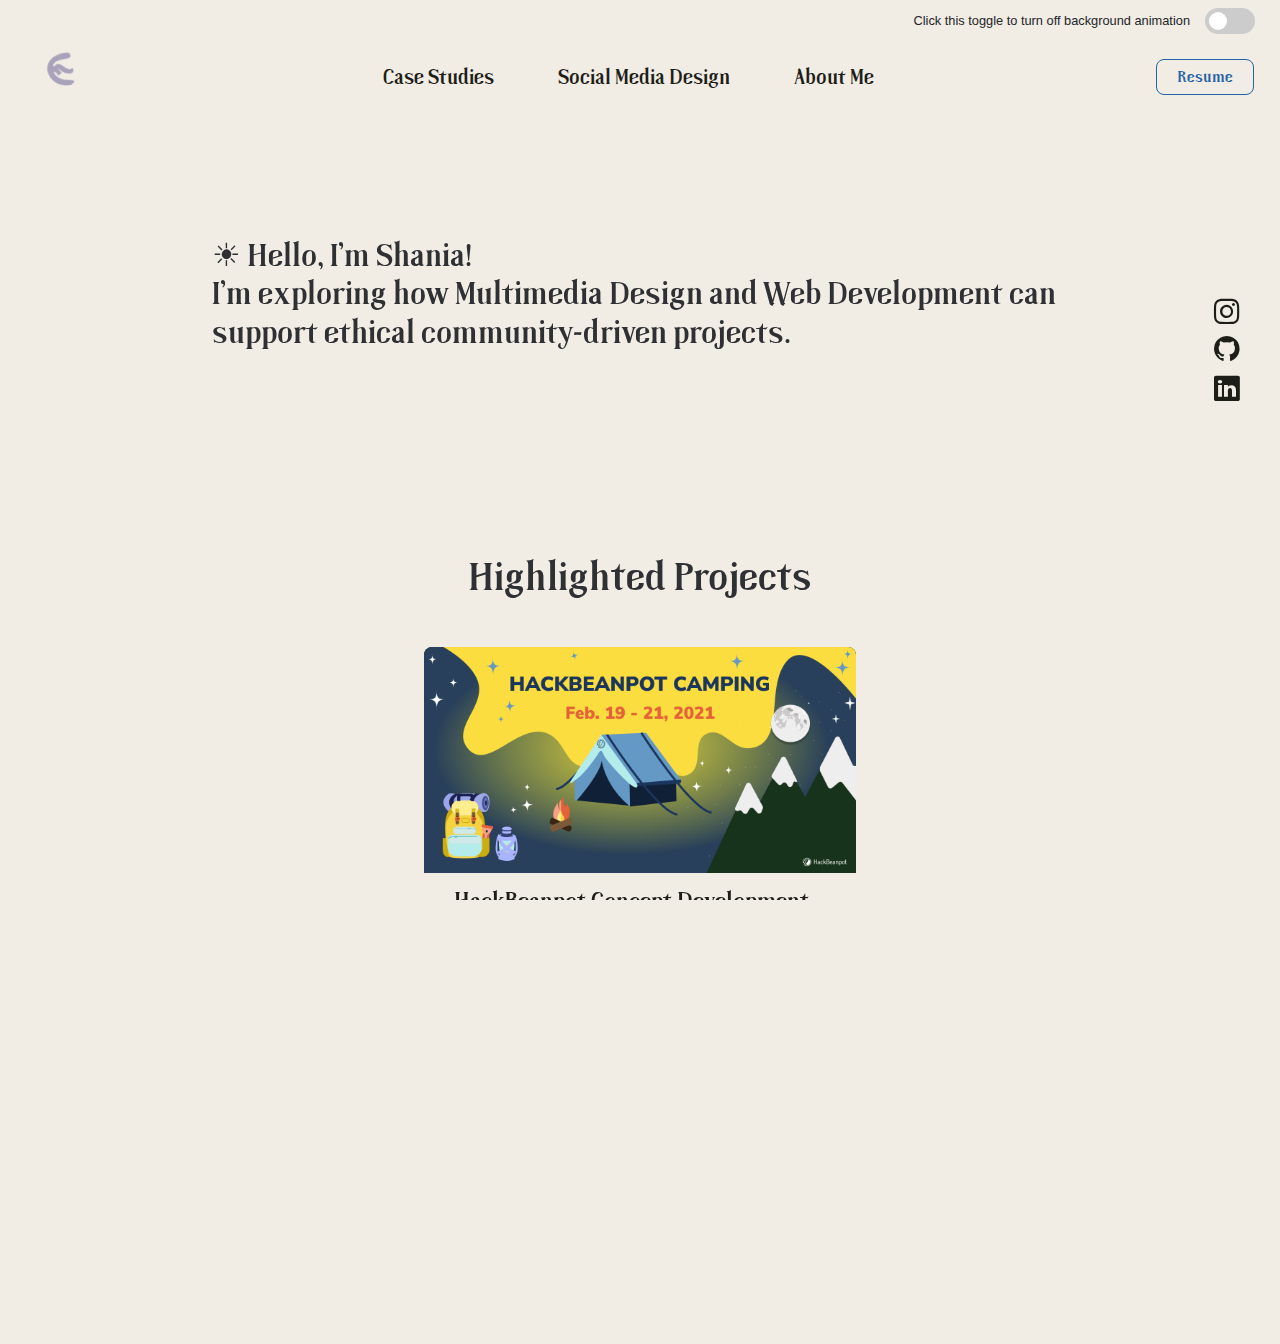
==== index.html @ 6880e1a8 "current activities update" ====
<!DOCTYPE html>
<html lang="en">
  <head>
    <meta charset="UTF-8" />
    <meta name="viewport" content="width=device-width, initial-scale=1.0" />
    <title>SLSA 2021 | Home </title>
    
    <link rel="shortcut icon" type="image/jpg" href="./favicon.ico"/>
    <meta name="author" content="Shania Ambros" />
    <meta
      name="keywords"
      content="portfolio, design, design portfolio, student portfolio, folio, web design, social media marketing"
    />
    <link
      rel="stylesheet"
      href="https://stackpath.bootstrapcdn.com/bootstrap/4.3.1/css/bootstrap.min.css"
      integrity="sha384-ggOyR0iXCbMQv3Xipma34MD+dH/1fQ784/j6cY/iJTQUOhcWr7x9JvoRxT2MZw1T"
      crossorigin="anonymous"
    />
    <link rel="preconnect" href="https://fonts.gstatic.com" />
    <link
      href="https://fonts.googleapis.com/css2?family=Open+Sans:ital,wght@0,400;0,600;0,700;1,400;1,600;1,700&display=swap"
      rel="stylesheet"
    />
    <link
      rel="stylesheet"
      href="https://cdn.jsdelivr.net/npm/bootstrap-icons@1.4.0/font/bootstrap-icons.css"
    />
    <link rel="stylesheet" href="./css/main.css" />
    <script src="https://cdnjs.cloudflare.com/ajax/libs/gsap/3.6.0/gsap.min.js"></script>
  </head>
  <body>
    
    <header class="sticky-top">
      <div class="bg-blur">
          <div class="animation-mode">
    <p >Click this toggle to turn off background animation</p>
    <label class="switch">
      <input type="checkbox" onclick="alert('Wait a minute, this is not available yet. You are interacting with a placeholder!')">
      <span class="slider round"></span>
    </label>
        </div>
        <nav class="navbar">
            <a id="navbrand-title" href="../index.html"> <img src="./components/assets/icon.png" class="logo-nav" alt="personal brand logo"></a>
        
          <div class="nav-links">
            <a href="#" onclick="alert('Hold on, I am not ready yet! Click on the cards below to view available case studies.')">Case Studies</a>
            <a href="#" onclick="alert('Hold on, I am not ready yet! Feel free to check out my socials in the meantime.')">Social Media Design</a>
            <!-- 
            <a href="./components/case-studies.html">Case Studies</a>
            <a href="./components/visual-gallery.html">Social Media Design</a>-->
            <a href="./components/about.html">About Me</a>
              </div>
          <a href="https://drive.google.com/file/d/1TMIQtHU46NMOSLVnmwWF3fTO7fUM4Irm/view?usp=sharing" target="_blank" type="button" class="btn">Resume</a>
        </nav>
      </div>
    </header>

    <main id="home">
      <section class="homepage">
        <div class="homepage__threejs-animation"></div>
        <div class="homepage__text">
          <div class="introduction">
            <h2 id="rise">
              &#9728; Hello, I’m Shania!<br />
              I’m exploring how Multimedia Design and Web Development can
              support ethical community-driven projects.
            </h2>
          </div>
        </div>
        <nav class="socials">
          <div class="menu">
            <ul>
              <li>
                <a href="https://instagram.com/isuratmo" target="_blank"
                  ><i class="bi bi-instagram"></i
                ></a>
              </li>
              <li>
                <a href="https://github.com/Ulam22" target="_blank"
                  ><i class="bi bi-github"></i
                ></a>
              </li>
              <li>
                <a href="https://linkedin.com/in/sambros" target="_blank"
                  ><i class="bi bi-linkedin"></i
                ></a>
              </li>
            </ul>
          </div>
        </nav>
       
      </section>
      <section class="homepage__featured-work">
        <h1 id="rise">Highlighted Projects</h1>

        <div class="card-wrap">
          <!-- card one -->
           <a href="./components/hbp-concept.html"
              ><div class="card">
            <div class="card__img">
              <img src="./components/assets/HBP-Reveal.png" alt="#" />
            </div>
            <div class="card__body">
              <h4>HackBeanpot Concept Development</h4>
              <p class="role">Social/Outreach Designer</p>
              <p>
                As a team, we developed a brand voice and theme concept for our
                2021 Hackathon.
              </p>
            </div>

           
              <div class="card__btn">
                <p>Read Case Study <i class="bi bi-arrow-right"></i></p></div
            >
          </div></a>

          <!-- card two 
          <a href="./components/visual-gallery.html#hbp-social">
            <div class="card">
              <div class="card__img">
                <img src="./components/assets/hbp_collage.png" alt="#" />
              </div>
              <div class="card__body">
                <h4>HackBeanpot Media Content</h4>
                <p class="role">Social/Outreach Designer</p>
                <p>
                  Produced design assets that engage hackers, sponsors, and
                  collaborators on our socials.
                </p>
              </div>

              <div class="card__btn">
                <p>View Social Posts <i class="bi bi-arrow-right"></i></p>
              </div></div
          ></a>-->

            <!-- card three 
          <a href="./components/onedown.html">
            <div class="card">
              <div class="card__img">
                <img src="./components/assets/one-down-landing.png" alt="#" />
              </div>
              <div class="card__body">
                <h4>One Down Website Design</h4>
                <p class="role">Web Design Intern</p>
                <p>
                  Redesigned One Down's Squarespace site to improve their user
                  flow.
                </p>
              </div>
              <div class="card__btn">
                <p>Read Case Study <i class="bi bi-arrow-right"></i></p>
              </div></div
          ></a>-->
        </div>
      </section>
    </main>
<footer>
  <h4>Interested in working together?</h4>
        <a href="mailto:ambros@simmons.edu">Send me an email 📧</a> 
    </footer>
    <script
      src="https://code.jquery.com/jquery-3.3.1.slim.min.js"
      integrity="sha384-q8i/X+965DzO0rT7abK41JStQIAqVgRVzpbzo5smXKp4YfRvH+8abtTE1Pi6jizo"
      crossorigin="anonymous"
    ></script>
    <script
      src="https://cdnjs.cloudflare.com/ajax/libs/popper.js/1.14.7/umd/popper.min.js"
      integrity="sha384-UO2eT0CpHqdSJQ6hJty5KVphtPhzWj9WO1clHTMGa3JDZwrnQq4sF86dIHNDz0W1"
      crossorigin="anonymous"
    ></script>
    <script
      src="https://stackpath.bootstrapcdn.com/bootstrap/4.3.1/js/bootstrap.min.js"
      integrity="sha384-JjSmVgyd0p3pXB1rRibZUAYoIIy6OrQ6VrjIEaFf/nJGzIxFDsf4x0xIM+B07jRM"
      crossorigin="anonymous"
    ></script>
    <script>
      gsap.fromTo(
        "#rise",
        { opacity: 0, y: 100 },
        { duration: 1, opacity: 1, y: 0}
      );
      gsap.fromTo(
        ".logo-nav", 
        {opacity: 0, y:-30}, {duration: 1.6,opacity:1, y:0, rotation:360}
      );
    </script>
  
  </body>
</html>
---- css/main.css ----
@font-face {
  font-family: "Tropikal";
  src: url("../components/assets/tropikal-bold-webfont.woff") format("woff");
  font-weight: bold;
}

@font-face {
  font-family: "SISIL";
  src: url("../components/assets/BAYBAYINSISIL.woff") format("woff");
}

/* width */
::-webkit-scrollbar {
  width: 10px;
}

/* Track */
::-webkit-scrollbar-track {
  background: #f1ece4;
}

/* Handle */
::-webkit-scrollbar-thumb {
  background: #1d1e18;
  border-radius: 8px;
}

/* Handle on hover */
::-webkit-scrollbar-thumb:hover {
  background: #2463a6;
  border-radius: 8px;
}

html {
  -webkit-box-sizing: border-box;
          box-sizing: border-box;
  overflow-x: hidden;
}

body {
  margin: 0;
  padding: 0;
  font-family: "Roboto", verdana, sans-serif;
  font-size: 1.2rem;
  width: 100vw;
  height: 100vh;
  background-color: #f1ece4;
  background-image: url("https://media.giphy.com/media/3og0IyRiAsl1Pczi6Y/giphy.gif");
  background-blend-mode: overlay;
  background-repeat: no-repeat;
  background-size: cover;
  overflow-x: hidden;
}

/* The switch - the box around the slider */
.switch {
  position: relative;
  display: inline-block;
  width: 50px;
  height: 26px;
  margin: 0;
}

/* Hide default HTML checkbox */
.switch input {
  opacity: 0;
  width: 0;
  height: 0;
}

/* The slider */
.slider {
  position: absolute;
  cursor: pointer;
  top: 0;
  left: 0;
  right: 0;
  bottom: 0;
  background-color: #ccc;
  -webkit-transition: .4s;
  transition: .4s;
}

.slider:before {
  position: absolute;
  content: "";
  height: 18px;
  width: 18px;
  left: 4px;
  bottom: 4px;
  background-color: white;
  -webkit-transition: .4s;
  transition: .4s;
}

input:checked + .slider {
  background-color: #2463a6;
}

input:focus + .slider {
  -webkit-box-shadow: 0 0 1px #2463a6;
          box-shadow: 0 0 1px #2463a6;
}

input:checked + .slider:before {
  -webkit-transform: translateX(24px);
  transform: translateX(24px);
}

/* Rounded sliders */
.slider.round {
  border-radius: 34px;
}

.slider.round:before {
  border-radius: 50%;
}

h1,
h2,
h3,
h4 {
  font-family: "Tropikal", Georgia, serif;
}

a {
  color: #1d1e18;
}

a:hover {
  text-decoration: none;
  color: #2463a6;
}

.btn {
  color: #2463a6;
  padding: 5px 20px;
  margin: 0 10px;
  border: 1px solid #2463a6;
  border-radius: 8px;
}

.btn:hover {
  background-color: #2463a6;
  padding: 5px 20px;
  margin: 0 10px;
  border: 1px solid #2463a6;
  color: #f1ece4 !important;
}

.logo-nav {
  width: 35px;
}

.animation-mode {
  display: -webkit-box;
  display: -ms-flexbox;
  display: flex;
  -webkit-box-pack: end;
      -ms-flex-pack: end;
          justify-content: end;
  font-size: 0.8rem;
  background: #f1ece4;
  padding: 8px 25px;
  -webkit-box-align: center;
      -ms-flex-align: center;
          align-items: center;
}

.animation-mode p {
  margin-bottom: 0;
  margin-right: 15px;
}

/* Not avail for firefox and IE .bg-blur {
  background-color: rgba($color: #f1ece4, $alpha: 0.2);
  backdrop-filter: blur(8px);
  -webkit-backdrop-filter: blur(8px);
}*/
.bg-blur {
  background-color: #f1ece4;
}

.navbar a,
footer a {
  padding: 5px 20px;
  margin: 0 10px;
}

.navbar a:hover,
footer a:hover {
  color: #2463a6;
  text-decoration: none;
  border-bottom: 1px solid #2463a6;
}

.navbar a:focus,
footer a:focus {
  color: #2463a6;
  text-decoration: none;
  border-bottom: 1px solid #2463a6;
}

.navbar ul,
footer ul {
  padding: 0;
  margin: 0;
  list-style: none;
}

.navbar li,
footer li {
  display: -webkit-inline-box;
  display: -ms-inline-flexbox;
  display: inline-flex;
  -webkit-box-pack: justify;
      -ms-flex-pack: justify;
          justify-content: space-between;
}

.navbar {
  font-family: "Tropikal", Georgia, serif;
  font-size: 1.3rem;
}

.homepage {
  height: 40vh;
  width: 70vw;
  padding: 0 20px;
  margin: auto;
  display: -webkit-box;
  display: -ms-flexbox;
  display: flex;
  -webkit-box-align: center;
      -ms-flex-align: center;
          align-items: center;
}

.socials {
  z-index: 2;
  font-size: 1.6rem;
}

.socials .menu {
  display: block;
  position: absolute;
  right: 0;
  margin: 0 40px 0 25px;
}

.socials ul {
  text-align: right;
  list-style: none;
}

section {
  padding: 25px 0;
}

.homepage__featured-work {
  height: 100%;
}

.homepage__featured-work h1 {
  text-align: center;
  margin: 50px 0;
}

.card-wrap {
  display: -webkit-box;
  display: -ms-flexbox;
  display: flex;
  -webkit-box-orient: horizontal;
  -webkit-box-direction: normal;
      -ms-flex-direction: row;
          flex-direction: row;
  -ms-flex-wrap: wrap;
      flex-wrap: wrap;
  -webkit-box-pack: space-evenly;
      -ms-flex-pack: space-evenly;
          justify-content: space-evenly;
  margin-bottom: 5rem;
}

.card-wrap a {
  text-decoration: none;
  border: 1px solid #f1ece4;
  border-radius: 8px;
  margin-bottom: 2rem;
}

.card-wrap a:hover {
  text-decoration: none;
  border: 1px solid #f1ece4;
  color: #1d1e18;
  border-radius: 8px;
}

.card-wrap a:hover .card {
  -webkit-box-shadow: 0 0 10px 2px rgba(187, 164, 128, 0.1);
          box-shadow: 0 0 10px 2px rgba(187, 164, 128, 0.1);
  background-color: rgba(255, 255, 255, 0.6);
}

.card-wrap a:hover .card__btn {
  color: #2463a6;
}

.card-wrap .card {
  width: 27rem;
  border-radius: 8px !important;
  min-height: 100%;
  -webkit-box-pack: justify;
      -ms-flex-pack: justify;
          justify-content: space-between;
  backdrop-filter: blur(5px);
  -webkit-backdrop-filter: blur(5px);
  background-color: rgba(241, 236, 228, 0.3);
  border: transparent;
}

.card-wrap .card__img {
  background-color: #1d1e18;
  border-radius: 8px;
}

.card-wrap .card__img img {
  border-radius: 8px 8px 0 0;
  width: 100%;
  -o-object-fit: cover;
     object-fit: cover;
}

.card-wrap .card__body {
  padding: 15px 30px;
  display: -webkit-box;
  display: -ms-flexbox;
  display: flex;
  -webkit-box-orient: vertical;
  -webkit-box-direction: normal;
      -ms-flex-direction: column;
          flex-direction: column;
}

.card-wrap .card__body p {
  font-size: 1rem;
}

.card-wrap .card__body .role {
  font-size: 1rem;
}

.card-wrap .card__btn {
  color: #1d1e18;
  padding: 5px 15px;
  text-align: center;
  font-size: 1rem;
}

.card-wrap .card__btn p {
  -webkit-box-align: end;
      -ms-flex-align: end;
          align-items: flex-end;
}

footer {
  border-top: 1px solid #1d1e18;
  padding: 35px;
  display: -webkit-inline-box;
  display: -ms-inline-flexbox;
  display: inline-flex;
  width: 100vw;
  -webkit-box-align: baseline;
      -ms-flex-align: baseline;
          align-items: baseline;
  -webkit-box-pack: center;
      -ms-flex-pack: center;
          justify-content: center;
      
}

#about {
  width: 70vw;
  margin: auto;
}
.about__intro {
  width:50vw;
  margin: auto;
}
#about .baybayin-animation {
  -webkit-box-pack: center;
      -ms-flex-pack: center;
          justify-content: center;
  display: -webkit-box;
  display: -ms-flexbox;
  display: flex;
}

#about .baybayin-animation .baybayin-header {
  font-family: "SISIL", Georgia, 'Times New Roman', Times, serif;
  font-size: 10rem;
}

#about .pronouns {
  vertical-align: super;
  font-size: 1rem;
  font-family: 'Roboto', Verdana, Geneva, Tahoma, sans-serif;
}

#about .socials ul {
  padding: 0;
  margin: 0;
}

#about .socials .menu {
  display: block;
  right: 0;
  bottom: calc(20% - 5em);
  /*.socials-text {
     text-transform: uppercase;
     transform: rotate(90deg);
   }*/
}

#about .socials .menu li {
  text-align: center;
}

#about .socials .menu .devpost-icon {
  width: 36px;
}

#about .card-wrap a:hover .mini-card {
  -webkit-box-shadow: 0 0 10px 2px rgba(187, 164, 128, 0.1);
          box-shadow: 0 0 10px 2px rgba(187, 164, 128, 0.1);
  background-color: rgba(255, 255, 255, 0.6);
}

#about .mini-card {
  width: 15rem;
  border-radius: 8px !important;
  min-height: 100%;
  backdrop-filter: blur(5px);
  -webkit-backdrop-filter: blur(5px);
  background-color: rgba(241, 236, 228, 0.3);
  border: transparent;
}

#about .mini-card__img {
  border-radius: 8px;
}

#about .mini-card__img img {
  border-radius: 8px 8px 0 0;
  width: 100%;
  -o-object-fit: cover;
     object-fit: cover;
}

#about .mini-card p {
  text-align: center;
}

#about .mini-card .smaller-icon {
  width: 70px;
  display: -webkit-box;
  display: -ms-flexbox;
  display: flex;
  margin: auto;
  padding:10px 0;
}
#about h3 {
  text-align: center;
}

.pfp {
  width: 20vw;
  margin: auto;
}
/*# sourceMappingURL=main.css.map */
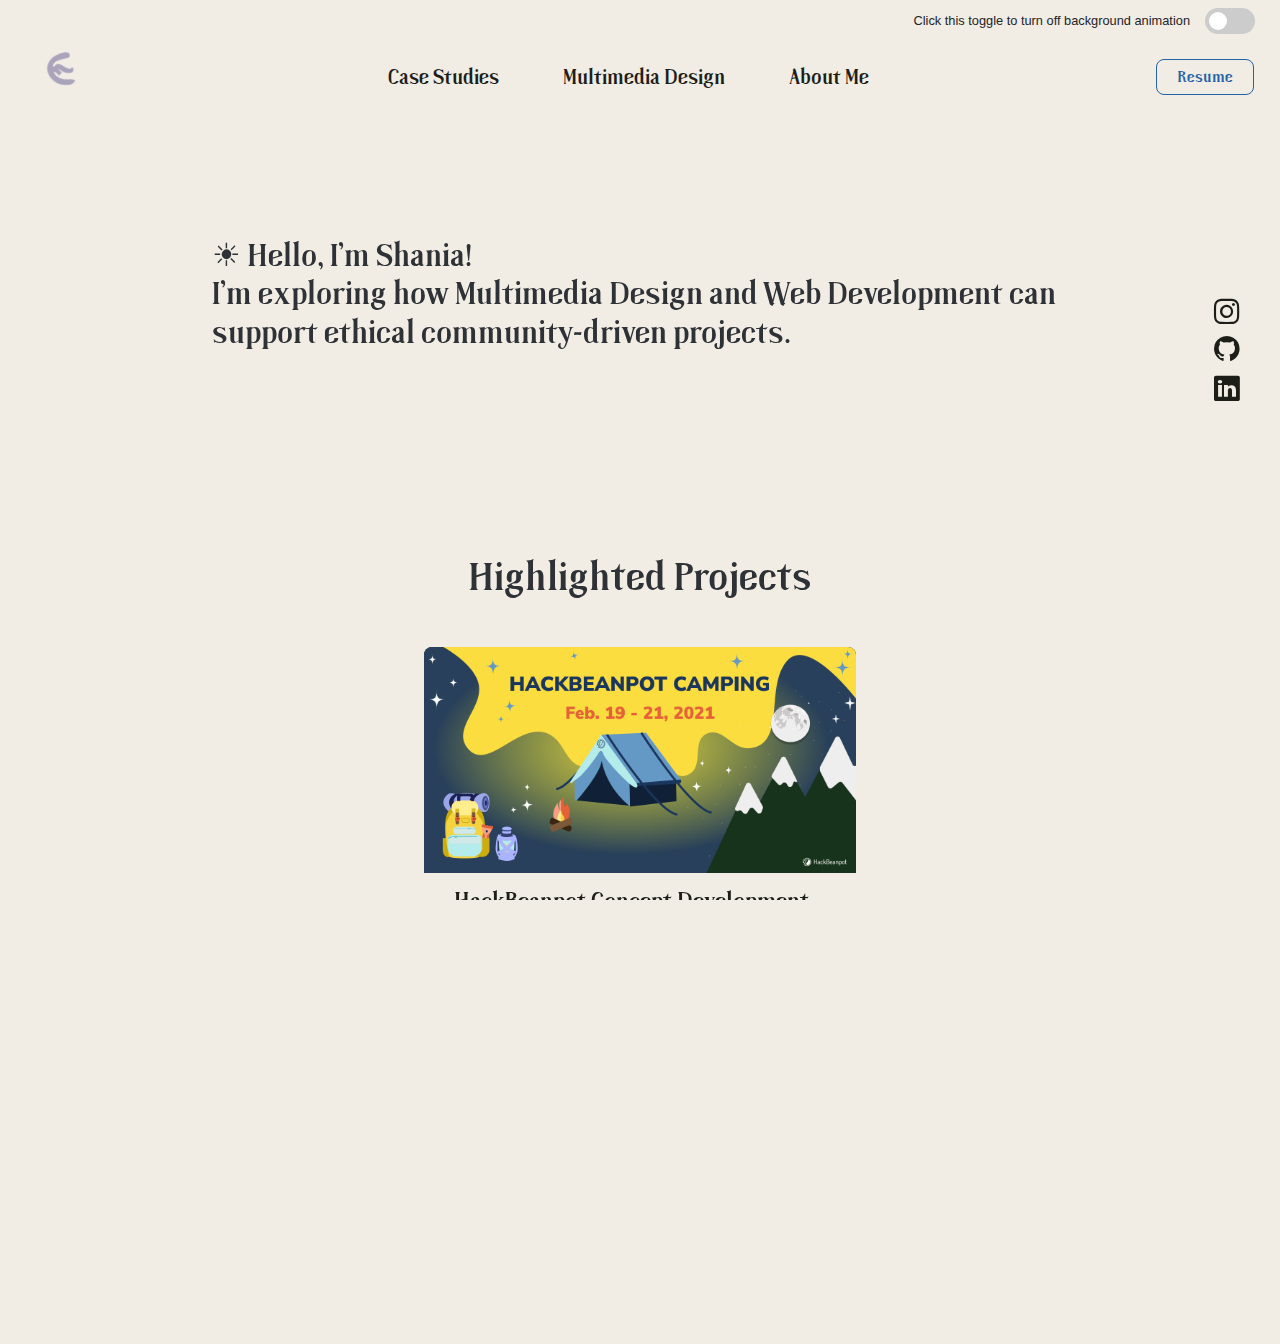
==== commit f4dce4f3: "gallery update" ====
--- a/index.html
+++ b/index.html
@@ -45,10 +45,9 @@
         
           <div class="nav-links">
             <a href="#" onclick="alert('Hold on, I am not ready yet! Click on the cards below to view available case studies.')">Case Studies</a>
-            <a href="#" onclick="alert('Hold on, I am not ready yet! Feel free to check out my socials in the meantime.')">Social Media Design</a>
             <!-- 
-            <a href="./components/case-studies.html">Case Studies</a>
-            <a href="./components/visual-gallery.html">Social Media Design</a>-->
+            <a href="./components/case-studies.html">Case Studies</a>-->
+            <a href="./components/visual-gallery.html">Multimedia Design</a>
             <a href="./components/about.html">About Me</a>
               </div>
           <a href="https://drive.google.com/file/d/1TMIQtHU46NMOSLVnmwWF3fTO7fUM4Irm/view?usp=sharing" target="_blank" type="button" class="btn">Resume</a>
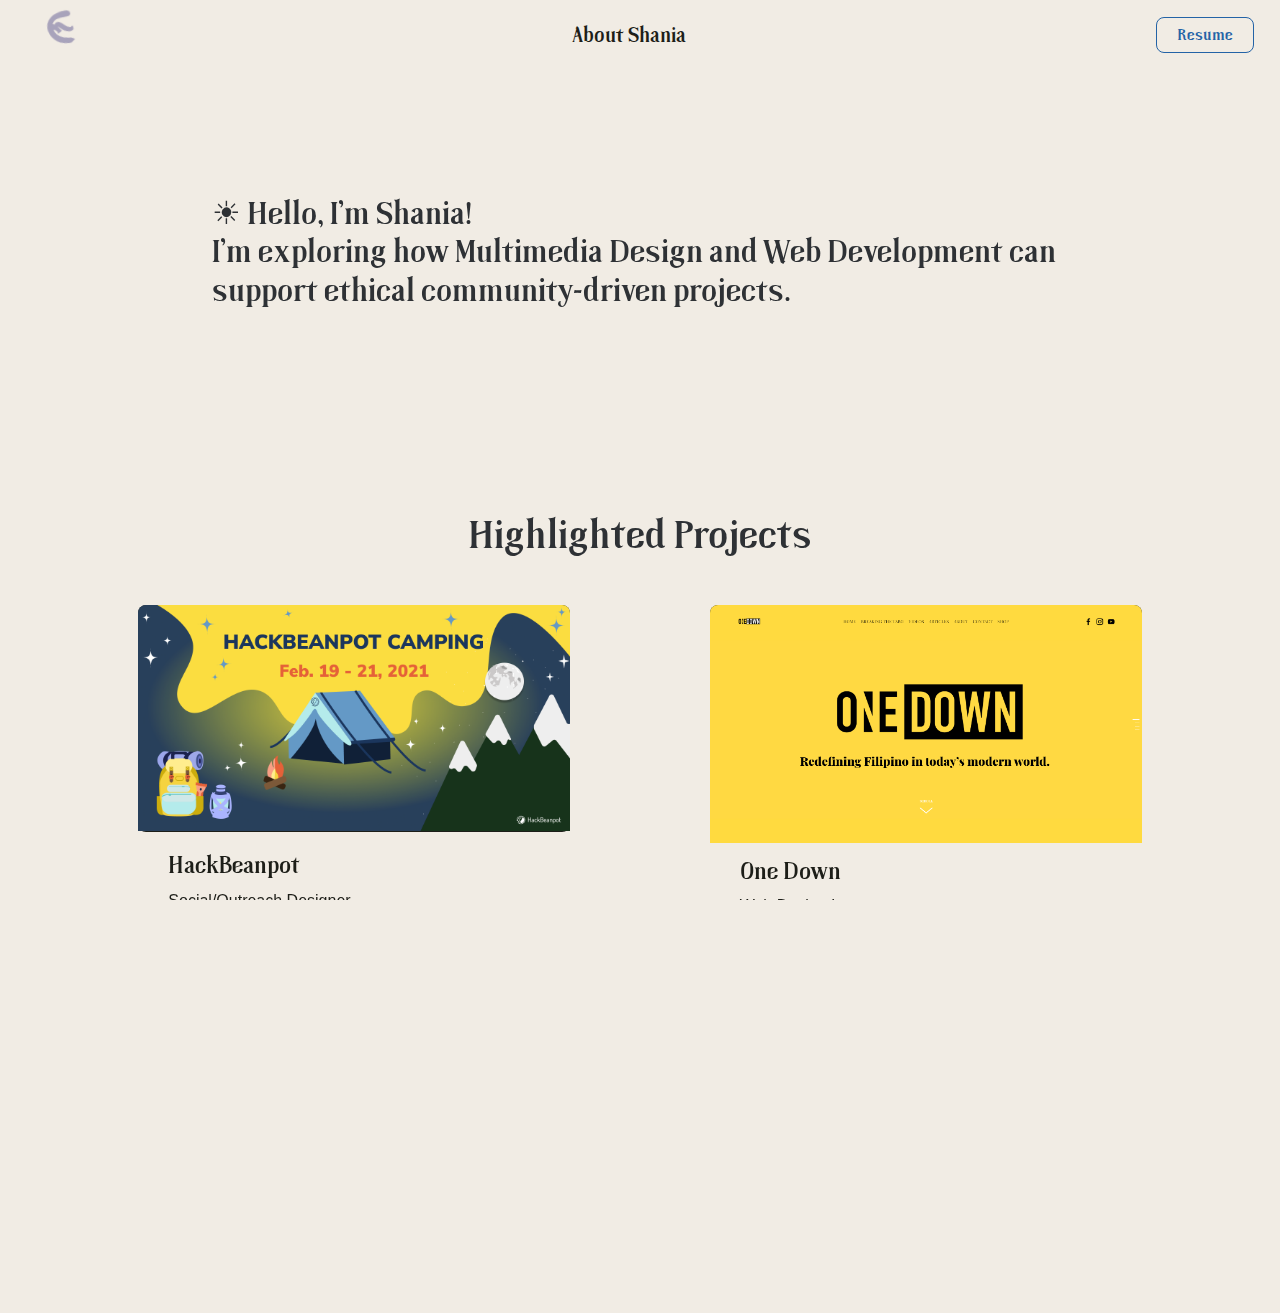
==== commit dc6120ca: "one down" ====
--- a/index.html
+++ b/index.html
@@ -33,22 +33,22 @@
     
     <header class="sticky-top">
       <div class="bg-blur">
-          <div class="animation-mode">
+        <!--  <div class="animation-mode">
     <p >Click this toggle to turn off background animation</p>
     <label class="switch">
       <input type="checkbox" onclick="alert('Wait a minute, this is not available yet. You are interacting with a placeholder!')">
       <span class="slider round"></span>
     </label>
-        </div>
+        </div>-->
         <nav class="navbar">
-            <a id="navbrand-title" href="../index.html"> <img src="./components/assets/icon.png" class="logo-nav" alt="personal brand logo"></a>
+             <a id="navbrand-title" href="../index.html"> <img src="./components/assets/icon.png" class="logo-nav" alt="personal brand logo"></a> 
         
           <div class="nav-links">
-            <a href="#" onclick="alert('Hold on, I am not ready yet! Click on the cards below to view available case studies.')">Case Studies</a>
-            <!-- 
-            <a href="./components/case-studies.html">Case Studies</a>-->
-            <a href="./components/visual-gallery.html">Multimedia Design</a>
-            <a href="./components/about.html">About Me</a>
+           <!--  <a href="#" onclick="alert('Hold on, I am not ready yet! Click on the cards below to view available case studies.')">Case Studies</a>
+            
+            <a href="./components/case-studies.html">Case Studies</a>
+            <a href="./components/visual-gallery.html">Multimedia Design</a>-->
+            <a href="./components/about.html">About Shania</a>
               </div>
           <a href="https://drive.google.com/file/d/1TMIQtHU46NMOSLVnmwWF3fTO7fUM4Irm/view?usp=sharing" target="_blank" type="button" class="btn">Resume</a>
         </nav>
@@ -67,27 +67,7 @@
             </h2>
           </div>
         </div>
-        <nav class="socials">
-          <div class="menu">
-            <ul>
-              <li>
-                <a href="https://instagram.com/isuratmo" target="_blank"
-                  ><i class="bi bi-instagram"></i
-                ></a>
-              </li>
-              <li>
-                <a href="https://github.com/Ulam22" target="_blank"
-                  ><i class="bi bi-github"></i
-                ></a>
-              </li>
-              <li>
-                <a href="https://linkedin.com/in/sambros" target="_blank"
-                  ><i class="bi bi-linkedin"></i
-                ></a>
-              </li>
-            </ul>
-          </div>
-        </nav>
+      
        
       </section>
       <section class="homepage__featured-work">
@@ -101,10 +81,10 @@
               <img src="./components/assets/HBP-Reveal.png" alt="#" />
             </div>
             <div class="card__body">
-              <h4>HackBeanpot Concept Development</h4>
+              <h4>HackBeanpot</h4>
               <p class="role">Social/Outreach Designer</p>
               <p>
-                As a team, we developed a brand voice and theme concept for our
+                We developed a brand voice and theme concept for our
                 2021 Hackathon.
               </p>
             </div>
@@ -135,30 +115,45 @@
               </div></div
           ></a>-->
 
-            <!-- card three 
+            <!-- card three -->
           <a href="./components/onedown.html">
             <div class="card">
               <div class="card__img">
                 <img src="./components/assets/one-down-landing.png" alt="#" />
               </div>
               <div class="card__body">
-                <h4>One Down Website Design</h4>
+                <h4>One Down</h4>
                 <p class="role">Web Design Intern</p>
                 <p>
-                  Redesigned One Down's Squarespace site to improve their user
-                  flow.
-                </p>
+                  Spearheaded a redesign project for One Down's Squarespace site.
               </div>
               <div class="card__btn">
                 <p>Read Case Study <i class="bi bi-arrow-right"></i></p>
               </div></div
-          ></a>-->
+          ></a>
         </div>
       </section>
     </main>
 <footer>
   <h4>Interested in working together?</h4>
-        <a href="mailto:ambros@simmons.edu">Send me an email 📧</a> 
+        <a href="mailto:ambros@simmons.edu">Send me a message 📧</a> 
+        <ul>
+          <li>
+            <a href="https://instagram.com/isuratmo" target="_blank"
+              ><i class="bi bi-instagram"></i
+            ></a>
+          </li>
+          <li>
+            <a href="https://github.com/Ulam22" target="_blank"
+              ><i class="bi bi-github"></i
+            ></a>
+          </li>
+          <li>
+            <a href="https://linkedin.com/in/sambros" target="_blank"
+              ><i class="bi bi-linkedin"></i
+            ></a>
+          </li>
+        </ul>
     </footer>
     <script
       src="https://code.jquery.com/jquery-3.3.1.slim.min.js"
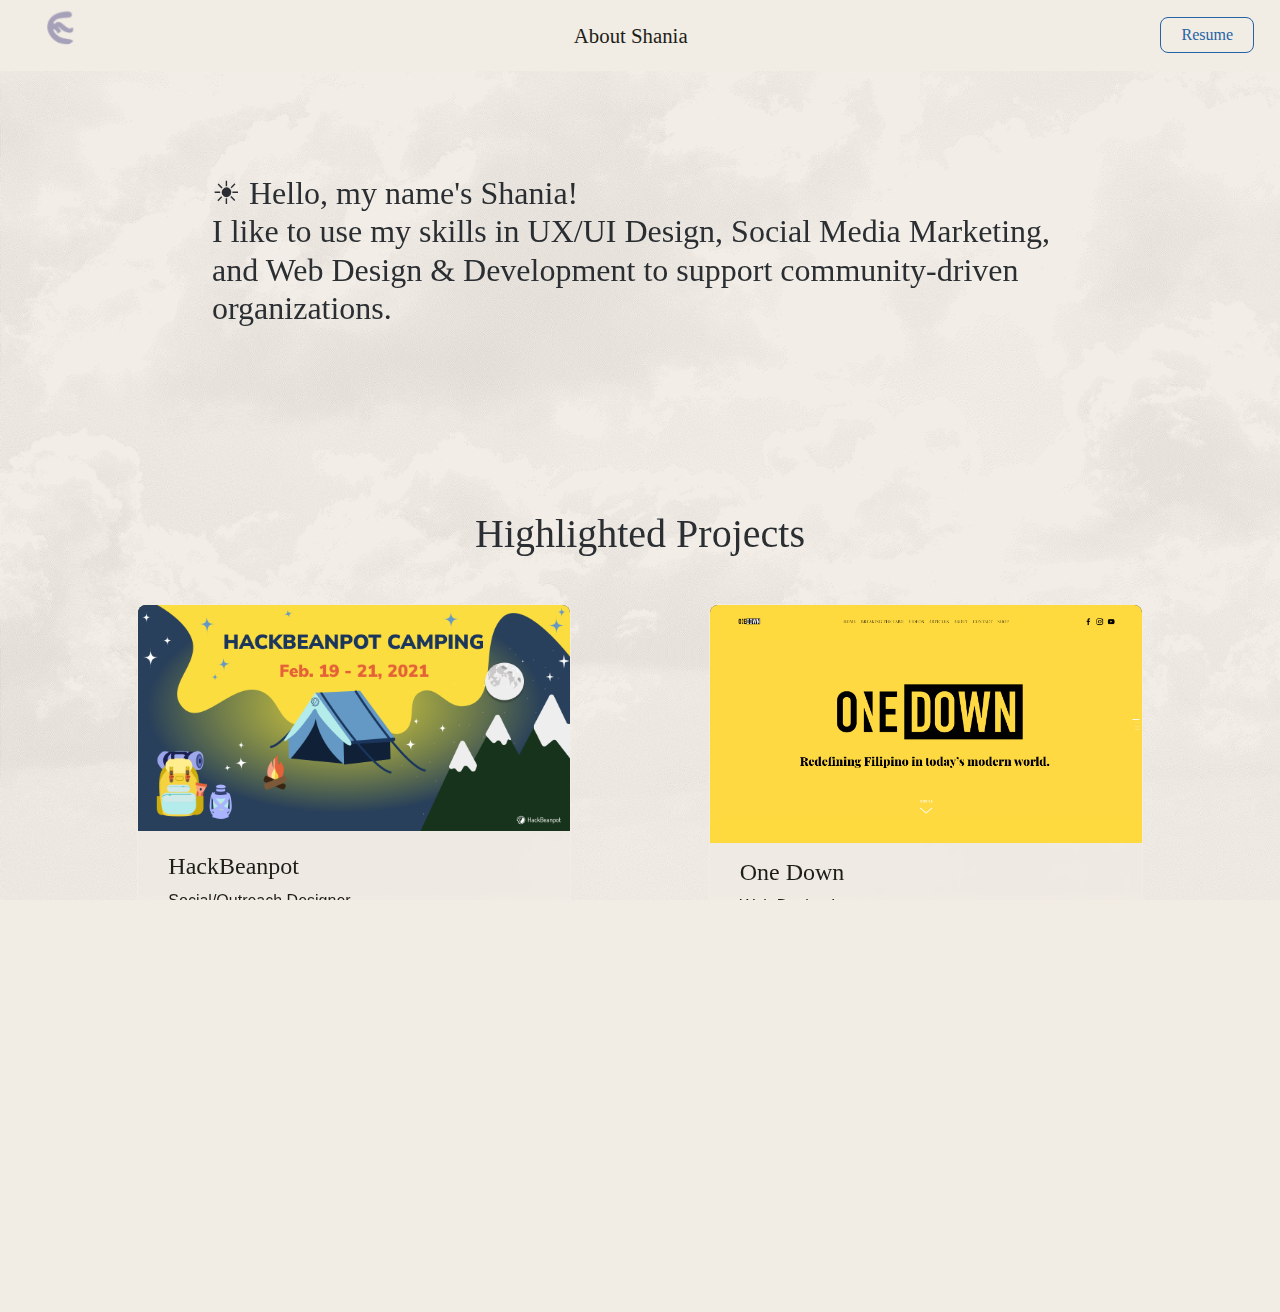
==== commit 60efede3: "one down complted" ====
--- a/index.html
+++ b/index.html
@@ -61,9 +61,8 @@
         <div class="homepage__text">
           <div class="introduction">
             <h2 id="rise">
-              &#9728; Hello, I’m Shania!<br />
-              I’m exploring how Multimedia Design and Web Development can
-              support ethical community-driven projects.
+              &#9728; Hello, my name's Shania!<br />
+              I like to use my skills in UX/UI Design, Social Media Marketing, and Web Design & Development to support community-driven organizations.
             </h2>
           </div>
         </div>
@@ -84,8 +83,8 @@
               <h4>HackBeanpot</h4>
               <p class="role">Social/Outreach Designer</p>
               <p>
-                We developed a brand voice and theme concept for our
-                2021 Hackathon.
+               Developed a brand voice and theme concept for HackBeanpot's 9th annual hackathon.
+         
               </p>
             </div>
 
--- a/css/main.css
+++ b/css/main.css
@@ -1,14 +1,3 @@
-@font-face {
-  font-family: "Tropikal";
-  src: url("../components/assets/tropikal-bold-webfont.woff") format("woff");
-  font-weight: bold;
-}
-
-@font-face {
-  font-family: "SISIL";
-  src: url("../components/assets/BAYBAYINSISIL.woff") format("woff");
-}
-
 /* width */
 ::-webkit-scrollbar {
   width: 10px;
@@ -45,8 +34,7 @@
   width: 100vw;
   height: 100vh;
   background-color: #f1ece4;
-  background-image: url("https://media.giphy.com/media/3og0IyRiAsl1Pczi6Y/giphy.gif");
-  background-blend-mode: overlay;
+  background-image: url("../components/assets/cloud-static-bg.png");
   background-repeat: no-repeat;
   background-size: cover;
   overflow-x: hidden;
@@ -77,8 +65,8 @@
   right: 0;
   bottom: 0;
   background-color: #ccc;
-  -webkit-transition: .4s;
-  transition: .4s;
+  -webkit-transition: 0.4s;
+  transition: 0.4s;
 }
 
 .slider:before {
@@ -89,8 +77,8 @@
   left: 4px;
   bottom: 4px;
   background-color: white;
-  -webkit-transition: .4s;
-  transition: .4s;
+  -webkit-transition: 0.4s;
+  transition: 0.4s;
 }
 
 input:checked + .slider {
@@ -234,6 +222,11 @@
   -webkit-box-align: center;
       -ms-flex-align: center;
           align-items: center;
+}
+
+.homepage .homepage__text {
+  width: 50em;
+  margin: auto;
 }
 
 .socials {
@@ -376,17 +369,13 @@
   -webkit-box-pack: center;
       -ms-flex-pack: center;
           justify-content: center;
-      
 }
 
 #about {
   width: 70vw;
   margin: auto;
 }
-.about__intro {
-  width:50vw;
-  margin: auto;
-}
+
 #about .baybayin-animation {
   -webkit-box-pack: center;
       -ms-flex-pack: center;
@@ -397,14 +386,22 @@
 }
 
 #about .baybayin-animation .baybayin-header {
-  font-family: "SISIL", Georgia, 'Times New Roman', Times, serif;
+  font-family: "SISIL", Georgia, "Times New Roman", Times, serif;
   font-size: 10rem;
+}
+
+#about .baybayin-animation .about__intro {
+  width: 50vw;
+}
+
+#about .baybayin-animation h3 {
+  text-align: center;
 }
 
 #about .pronouns {
   vertical-align: super;
   font-size: 1rem;
-  font-family: 'Roboto', Verdana, Geneva, Tahoma, sans-serif;
+  font-family: "Roboto", Verdana, Geneva, Tahoma, sans-serif;
 }
 
 #about .socials ul {
@@ -467,10 +464,7 @@
   display: -ms-flexbox;
   display: flex;
   margin: auto;
-  padding:10px 0;
-}
-#about h3 {
-  text-align: center;
+  padding: 10px 0;
 }
 
 .pfp {
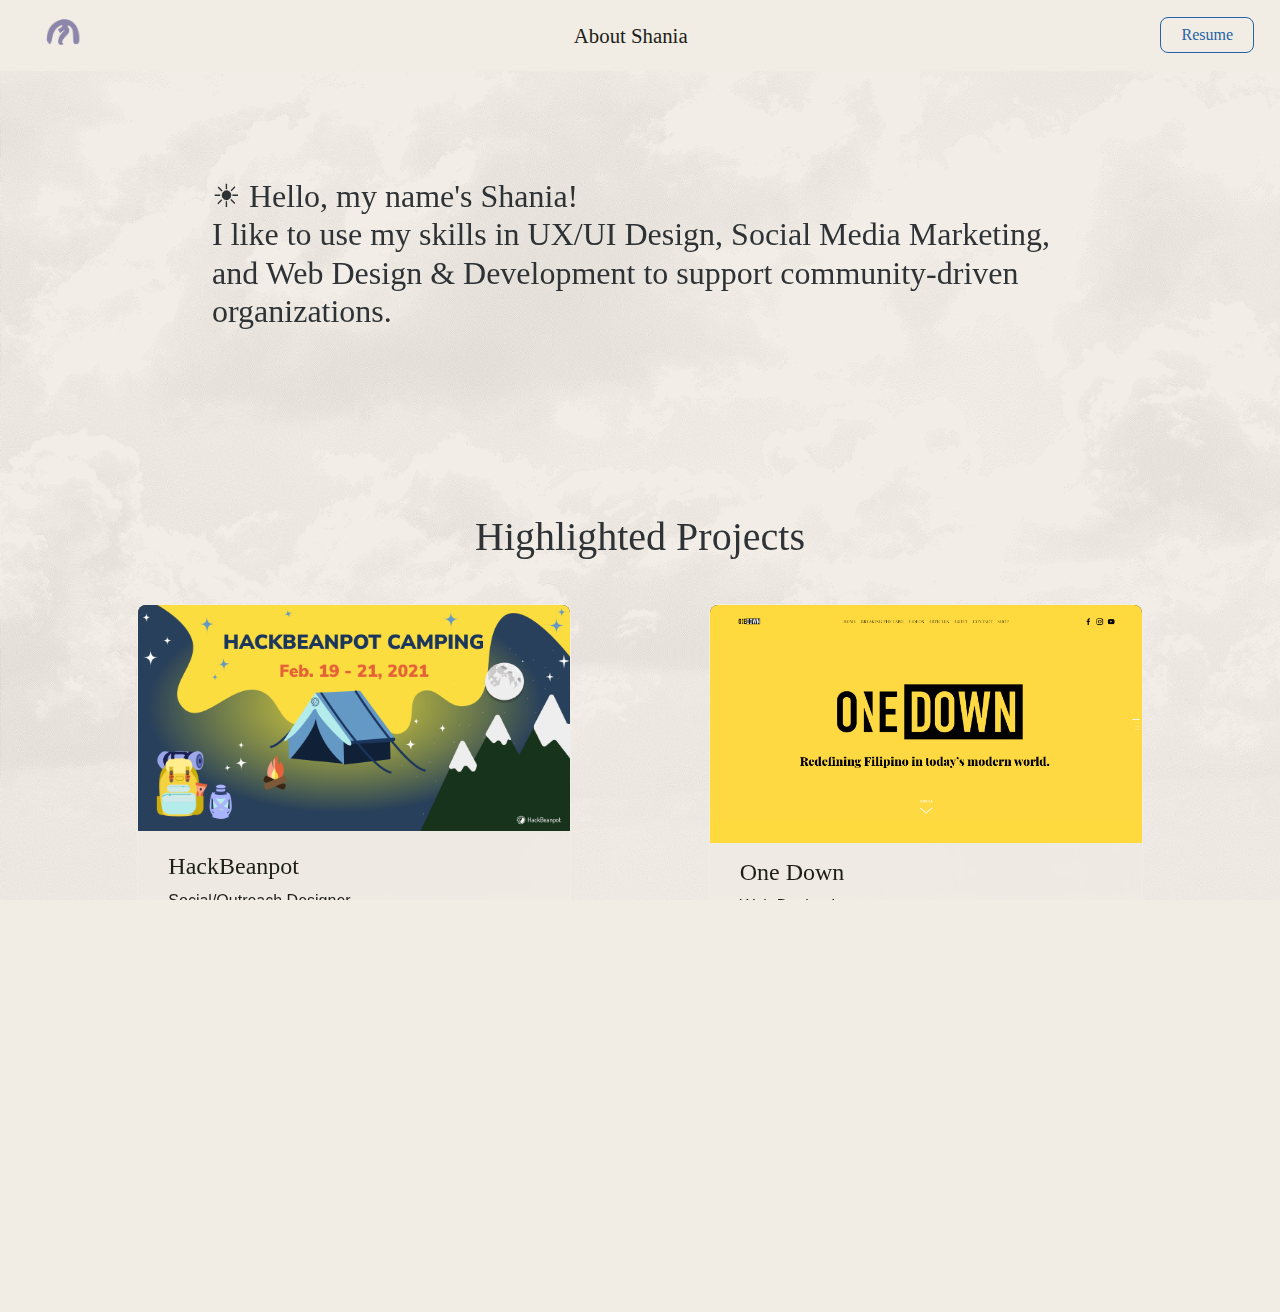
==== commit cd3daa19: "fixed styling errors in hbp concept case study" ====
--- a/index.html
+++ b/index.html
@@ -177,7 +177,7 @@
       );
       gsap.fromTo(
         ".logo-nav", 
-        {opacity: 0, y:-30}, {duration: 1.6,opacity:1, y:0, rotation:360}
+        {opacity: 0, y:-30}, {duration: 0.1,opacity:1, y:0}
       );
     </script>
   
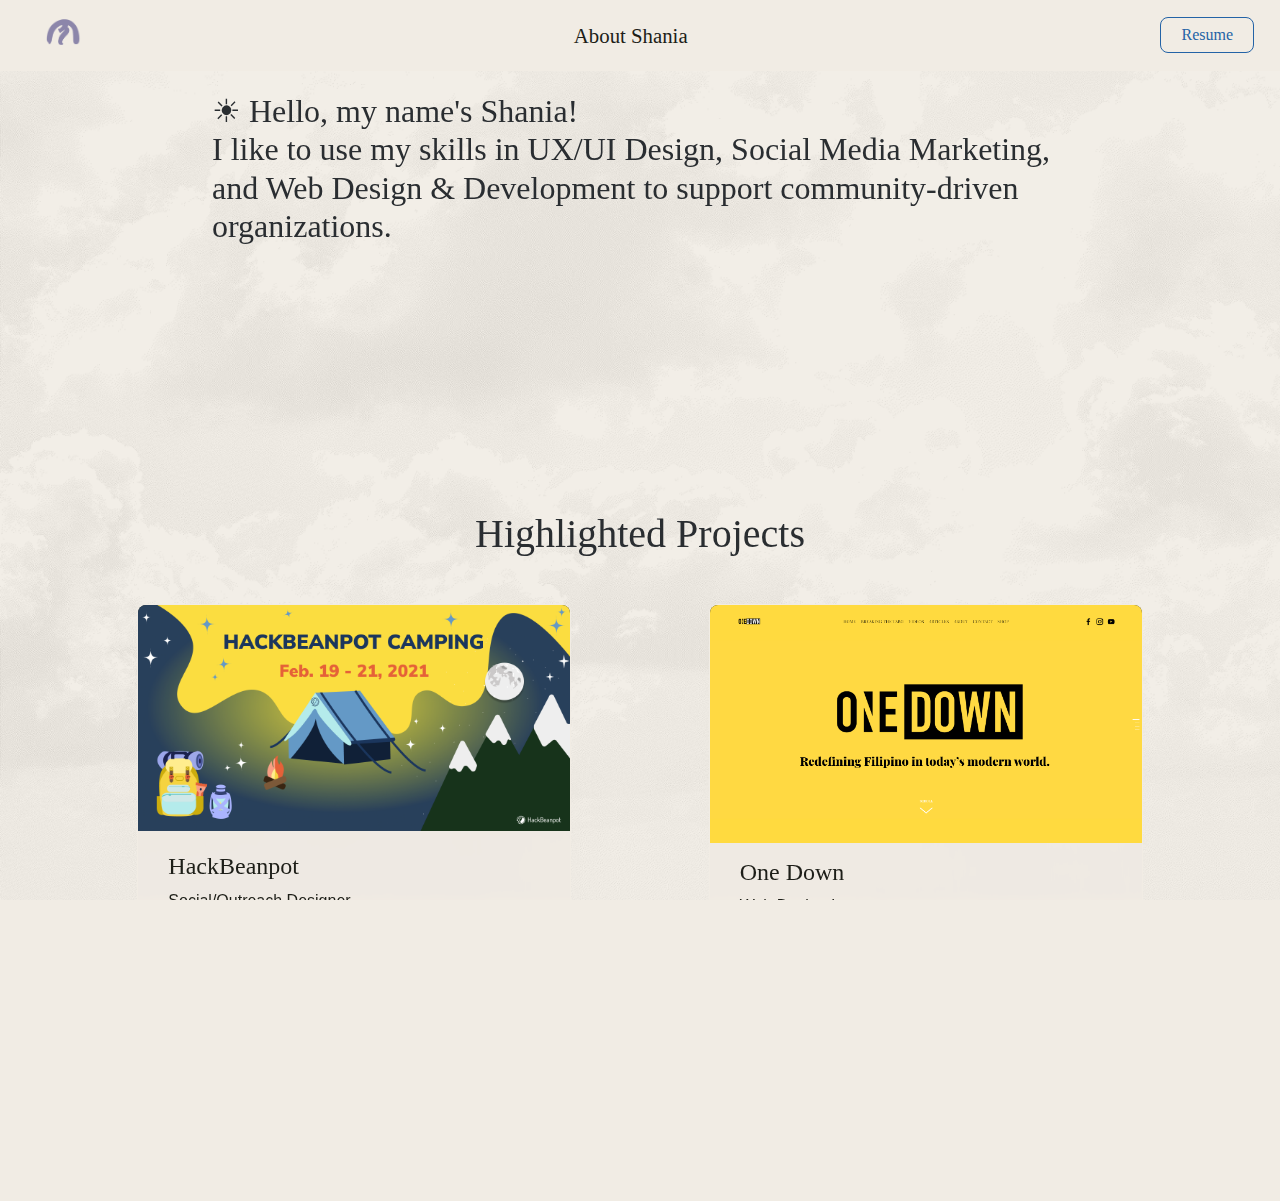
==== commit 90f673d2: "homepage call to action" ====
--- a/index.html
+++ b/index.html
@@ -64,6 +64,31 @@
               &#9728; Hello, my name's Shania!<br />
               I like to use my skills in UX/UI Design, Social Media Marketing, and Web Design & Development to support community-driven organizations.
             </h2>
+            <br>
+            <div class="homepage__CTA" id="rise2">
+              <h4 >Currently looking for remote Fall 2021 Internships</h4>
+             
+              <ul> 
+                <li>Send me a message</li>
+                <li><a href="mailto:ambros@simmons.edu">📧</a></li>
+                <li>
+                  <a href="https://instagram.com/isuratmo" target="_blank"
+                    ><i class="bi bi-instagram"></i
+                  ></a>
+                </li>
+                <li>
+                  <a href="https://github.com/Ulam22" target="_blank"
+                    ><i class="bi bi-github"></i
+                  ></a>
+                </li>
+                <li>
+                  <a href="https://linkedin.com/in/sambros" target="_blank"
+                    ><i class="bi bi-linkedin"></i
+                  ></a>
+                </li>
+              </ul>
+            </div>
+            
           </div>
         </div>
       
@@ -133,27 +158,6 @@
         </div>
       </section>
     </main>
-<footer>
-  <h4>Interested in working together?</h4>
-        <a href="mailto:ambros@simmons.edu">Send me a message 📧</a> 
-        <ul>
-          <li>
-            <a href="https://instagram.com/isuratmo" target="_blank"
-              ><i class="bi bi-instagram"></i
-            ></a>
-          </li>
-          <li>
-            <a href="https://github.com/Ulam22" target="_blank"
-              ><i class="bi bi-github"></i
-            ></a>
-          </li>
-          <li>
-            <a href="https://linkedin.com/in/sambros" target="_blank"
-              ><i class="bi bi-linkedin"></i
-            ></a>
-          </li>
-        </ul>
-    </footer>
     <script
       src="https://code.jquery.com/jquery-3.3.1.slim.min.js"
       integrity="sha384-q8i/X+965DzO0rT7abK41JStQIAqVgRVzpbzo5smXKp4YfRvH+8abtTE1Pi6jizo"
@@ -175,9 +179,11 @@
         { opacity: 0, y: 100 },
         { duration: 1, opacity: 1, y: 0}
       );
+      
       gsap.fromTo(
-        ".logo-nav", 
-        {opacity: 0, y:-30}, {duration: 0.1,opacity:1, y:0}
+        "#rise2",
+        { opacity: 0, y: 60 },
+        { delay: 1, duration: 1, opacity: 1, y: 0}
       );
     </script>
   
--- a/css/main.css
+++ b/css/main.css
@@ -471,4 +471,22 @@
   width: 20vw;
   margin: auto;
 }
+
+.homepage__CTA {
+  display: block;
+  border-top: 1px solid #696178;
+  border-bottom: 1px solid #1d1e18;
+  padding: 1rem;
+  margin-top: 1em;
+}
+
+.homepage__CTA ul {
+  list-style: none;
+  padding-left: 0;
+}
+
+.homepage__CTA ul li {
+  display: inline-block;
+  margin: 0 .5rem;
+}
 /*# sourceMappingURL=main.css.map */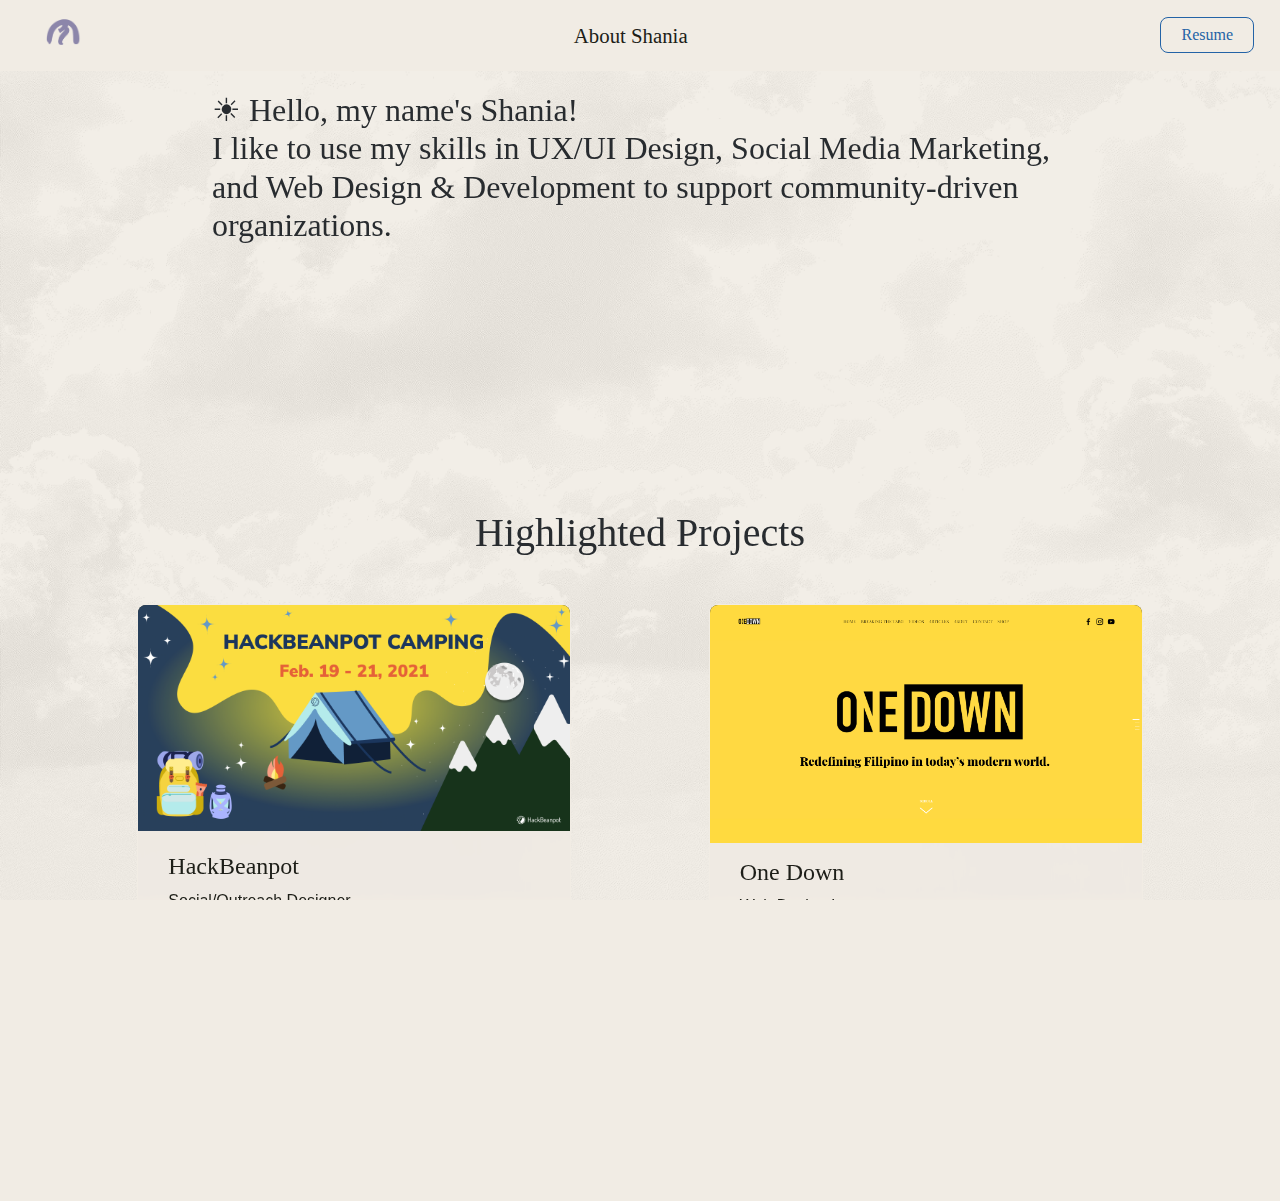
==== commit 5f57b5ab: "seo update" ====
--- a/index.html
+++ b/index.html
@@ -9,7 +9,7 @@
     <meta name="author" content="Shania Ambros" />
     <meta
       name="keywords"
-      content="portfolio, design, design portfolio, student portfolio, folio, web design, social media marketing"
+      content="Shania Ambros, design portfolio, student portfolio, web design folio, social media marketing"
     />
     <link
       rel="stylesheet"
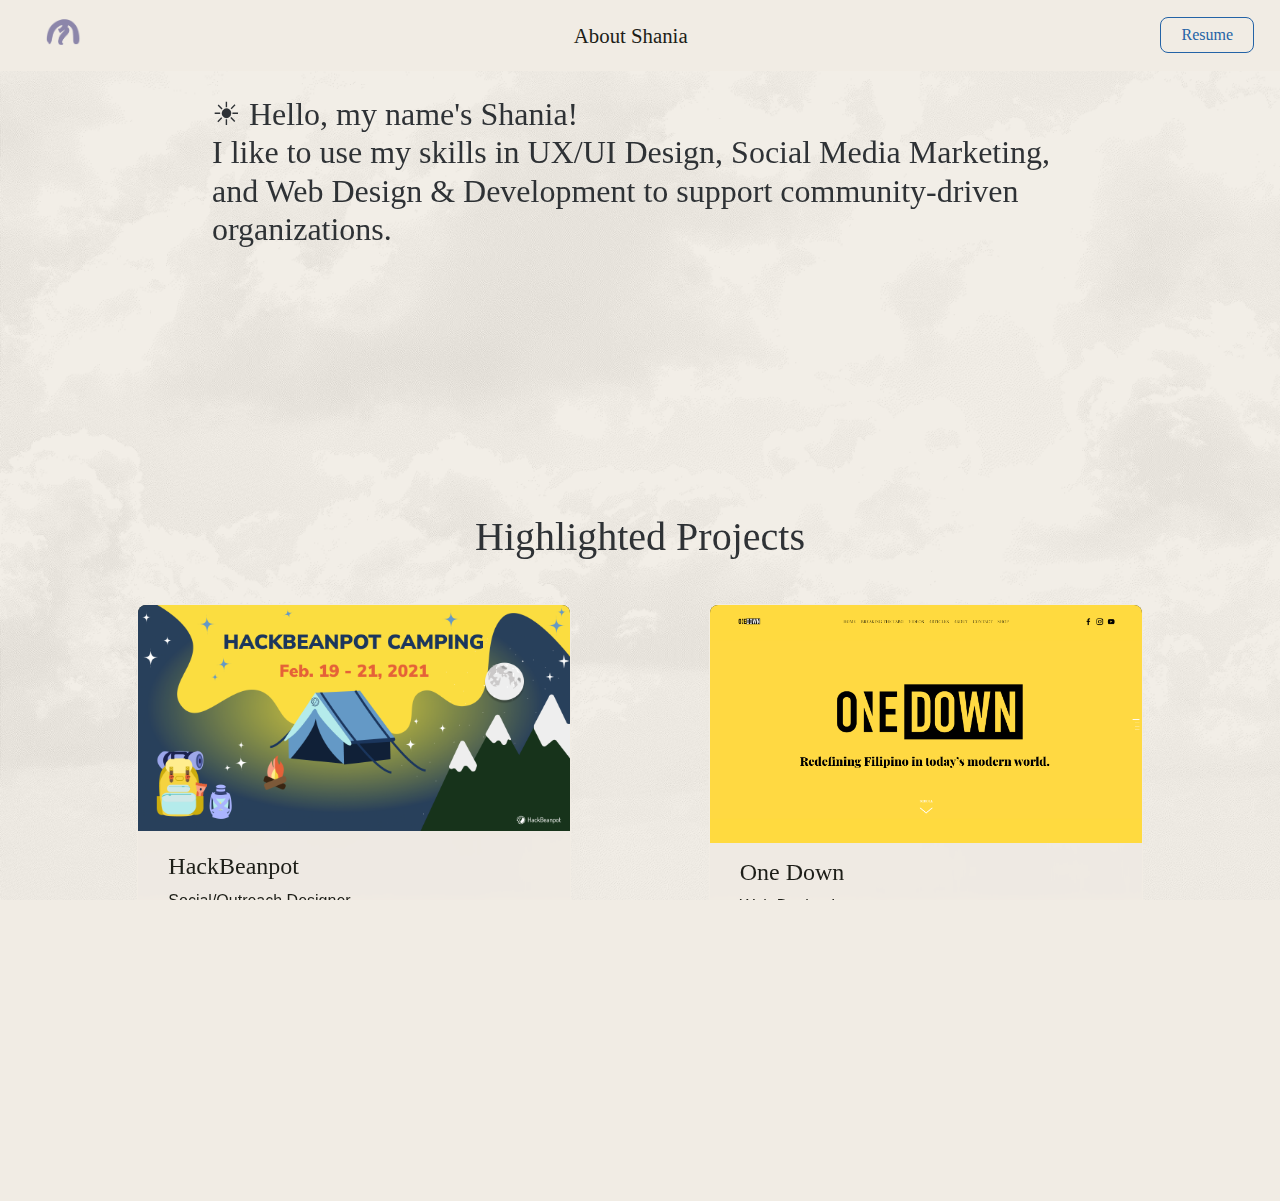
==== commit 17bef297: "copy nitpick: friendlier tone" ====
--- a/index.html
+++ b/index.html
@@ -69,7 +69,7 @@
               <h4 >Currently looking for remote Fall 2021 Internships</h4>
              
               <ul> 
-                <li>Send me a message</li>
+                <li>Let's connect!</li>
                 <li><a href="mailto:ambros@simmons.edu">📧</a></li>
                 <li>
                   <a href="https://instagram.com/isuratmo" target="_blank"
